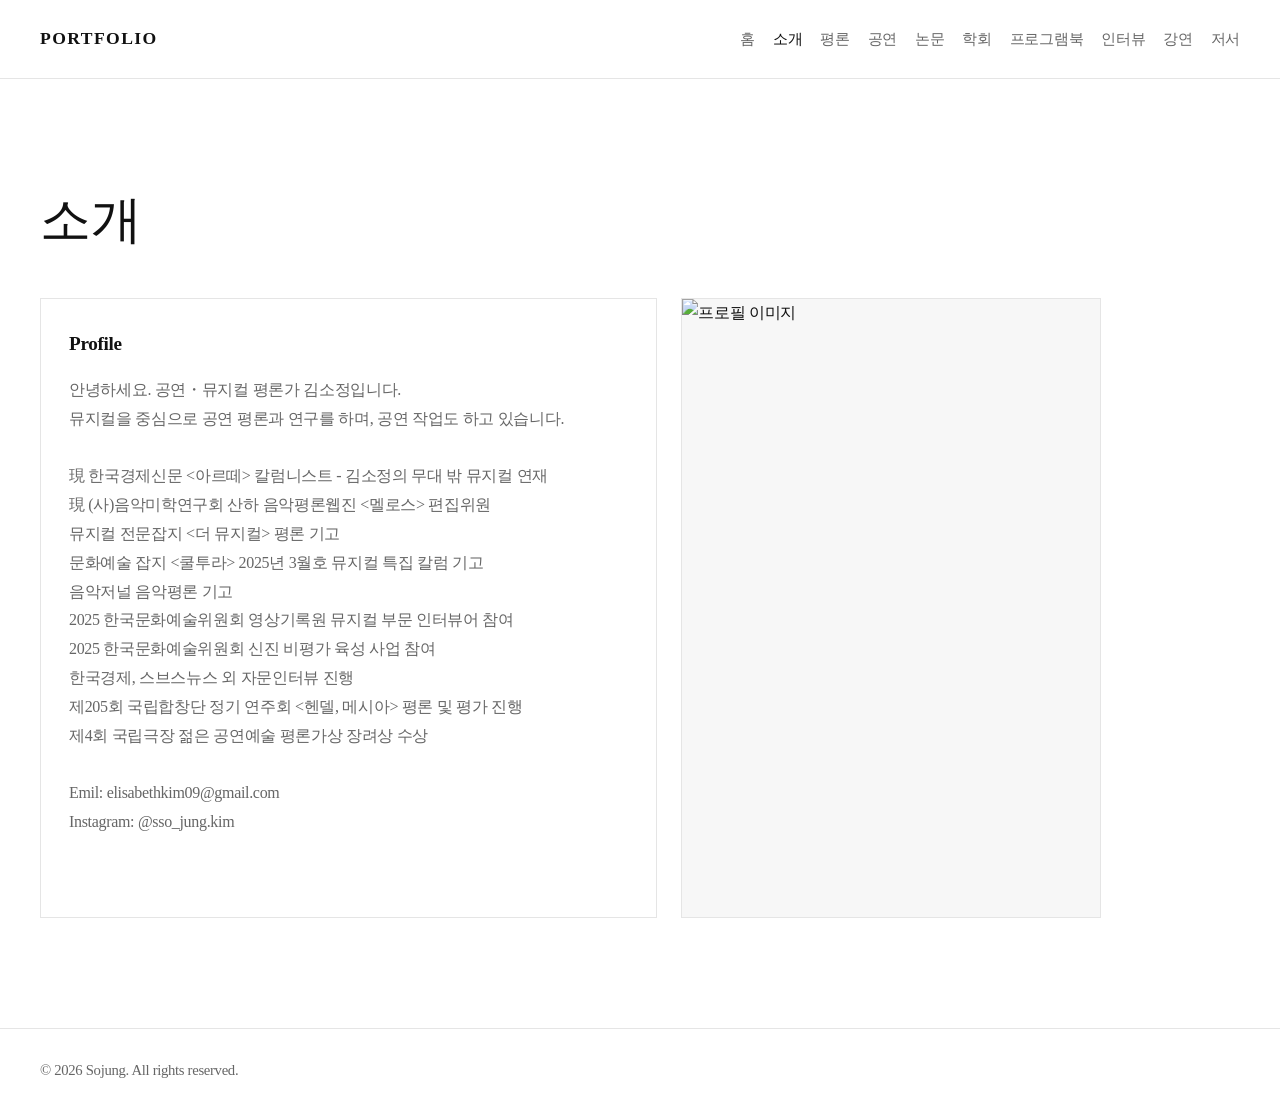
==== about.html @ 702bc478 "Add files via upload" ====
<!DOCTYPE html>
<html lang="ko">
<head>
  <meta charset="UTF-8">
  <meta name="viewport" content="width=device-width, initial-scale=1.0">
  <title>소개 | Portfolio</title>
  <link rel="stylesheet" href="style.css">
</head>
<body>
  <header>
    <div class="container nav">
      <a href="index.html" class="brand">Portfolio</a>
      <ul class="nav-links">
        <li><a href="index.html">홈</a></li>
        <li><a href="about.html" class="active">소개</a></li>
        <li><a href="critics.html">평론</a></li>
        <li><a href="performances.html">공연</a></li>
        <li><a href="papers.html">논문</a></li>
        <li><a href="conference.html">학회</a></li>
        <li><a href="programbook.html">프로그램북</a></li>
	<li><a href="interview.html">인터뷰</a></li>
        <li><a href="lectures.html">강연</a></li>
        <li><a href="books.html">저서</a></li>
      </ul>
    </div>
  </header>

  <main>
    <section class="page-section">
      <div class="container">
        <div class="section-head">
          <h1>소개</h1>
        </div>

        <div class="intro-grid">
          <div class="panel">
            <h3>Profile</h3>
            <p>
              안녕하세요. 공연・뮤지컬 평론가 김소정입니다. 
</p>
<p>
뮤지컬을 중심으로 공연 평론과 연구를 하며, 공연 작업도 하고 있습니다. 
</p>
            </p>
            <br>
            <p>
             現 한국경제신문 <아르떼> 칼럼니스트 - 김소정의 무대 밖 뮤지컬 연재
</p>
<p>
             現 (사)음악미학연구회 산하 음악평론웹진 <멜로스> 편집위원 
</p>
<p>
             뮤지컬 전문잡지 <더 뮤지컬> 평론 기고 
</p>
<p>
             문화예술 잡지 <쿨투라> 2025년 3월호 뮤지컬 특집 칼럼 기고
</p>
<p>
             음악저널 음악평론 기고
             </p>
<p>
             2025 한국문화예술위원회 영상기록원 뮤지컬 부문 인터뷰어 참여
</p>
<p>
             2025 한국문화예술위원회 신진 비평가 육성 사업 참여
</p>
<p>
             한국경제, 스브스뉴스 외 자문인터뷰 진행
</p>
<p>
             제205회 국립합창단 정기 연주회 <헨델, 메시아> 평론 및 평가 진행
</p>


             <p>
	     제4회 국립극장 젊은 공연예술 평론가상 장려상 수상
            </p>
            <br>
            <p>
 <a href="mailto:elisabethkim09@gmail.com">Emil: elisabethkim09@gmail.com</a>
             
            </p>
	    <p>
            <a href="https://www.instagram.com/sso_jung.kim/">Instagram: @sso_jung.kim</a>
          </div>

          <div class="profile-box">
            <img src="sojung.jpg" alt="프로필 이미지">
          </div>
        </div>
      </div>
    </section>
  </main>

  <footer>
    <div class="container">© 2026 Sojung. All rights reserved.</div>
  </footer>
</body>
</html>
---- style.css ----
:root {
  --bg: #ffffff;
  --text: #111111;
  --muted: #666666;
  --line: #e5e5e5;
  --soft: #f7f7f7;
  --max: 1200px;
}

* {
  margin: 0;
  padding: 0;
  box-sizing: border-box;
}

html {
  scroll-behavior: smooth;
}

body {
  font-family: "Noto Serif KR", "Apple SD Gothic Neo", "Malgun Gothic", serif;
  background: var(--bg);
  color: var(--text);
  line-height: 1.8;
  letter-spacing: -0.02em;
}

a {
  color: inherit;
  text-decoration: none;
  transition: opacity 0.2s ease;
}

a:hover {
  opacity: 0.6;
}

img {
  display: block;
  max-width: 100%;
}

.container {
  width: min(100% - 40px, var(--max));
  margin: 0 auto;
}

header {
  position: sticky;
  top: 0;
  z-index: 1000;
  background: rgba(255,255,255,0.92);
  backdrop-filter: blur(10px);
  border-bottom: 1px solid var(--line);
}

.nav {
  min-height: 78px;
  display: flex;
  align-items: center;
  justify-content: space-between;
  gap: 24px;
}

.brand {
  font-size: 1.1rem;
  font-weight: 700;
  letter-spacing: 0.08em;
  text-transform: uppercase;
}

.nav-links {
  list-style: none;
  display: flex;
  flex-wrap: wrap;
  gap: 18px;
}

.nav-links a {
  font-size: 0.96rem;
  color: var(--muted);
}

.nav-links a.active,
.nav-links a:hover {
  color: var(--text);
}

.hero {
  min-height: calc(100vh - 78px);
  display: flex;
  align-items: center;
  border-bottom: 1px solid var(—line);
}

.hero-inner {
  max-width: 900px;
  margin: 0 auto;
  text-align: center;
}

.eyebrow {
  display: inline-block;
  margin-bottom: 18px;
  color: var(--muted);
  font-size: 0.92rem;
  letter-spacing: 0.08em;
  text-transform: uppercase;
}

.hero h1 {
  font-size: clamp(2rem, 4vw, 3rem);
  line-height: 1.12;
  font-weight: 500;
  margin-bottom: 22px;
}

.hero p {
  max-width: 760px;
  margin: 0 auto 32px;
  color: var(--muted);
  font-size: 1.05rem;
}

.hero-actions {
  display: flex;
  justify-content: center;
  flex-wrap: wrap;
  gap: 12px;
}

.btn {
  display: inline-flex;
  align-items: center;
  justify-content: center;
  min-width: 150px;
  padding: 12px 22px;
  border: 1px solid var(--text);
  background: transparent;
  color: var(--text);
  font-size: 0.95rem;
  transition: all 0.25s ease;
}

.btn:hover {
  background: var(--text);
  color: #fff;
  opacity: 1;
}

.btn.secondary {
  border-color: var(--line);
  color: var(--muted);
}

.btn.secondary:hover {
  border-color: var(--text);
  background: var(--text);
  color: #fff;
}

.page-section {
  padding: 110px 0;
}

.section-head {
  display: grid;
  grid-template-columns: 260px 1fr;
  gap: 28px;
  align-items: start;
  margin-bottom: 48px;
}

.section-head h1 {
  font-size: clamp(2rem, 4vw, 3.2rem);
  line-height: 1.2;
  font-weight: 500;
}

.section-head p {
  max-width: 760px;
  color: var(--muted);
}

.intro-grid {
  display: grid;
  grid-template-columns: 1.05fr 0.95fr;
  gap: 24px;
}

.panel,
.list-item,
.feature {
  border: 1px solid var(--line);
  background: #fff;
  transition: transform 0.25s ease, background 0.25s ease;
}

.panel:hover,
.list-item:hover,
.feature:hover {
  transform: translateY(-3px);
  background: var(--soft);
}

.panel {
  padding: 28px;
}

.panel h3 {
  font-size: 1.2rem;
  margin-bottom: 14px;
  font-weight: 600;
}

.panel p,
.meta,
.list-item p,
.year {
  color: var(--muted);
}

.profile-box {
  min-height: 480px;
  border: 1px solid var(--line);
  overflow: hidden;
  background: var(--soft);
}

.profile-box {
  width: 420px;   
  height: 620px;  
  overflow: hidden;
}

.profile-box img {
  width: 100%;
  height: 100%;
  object-fit: cover;
}

.grid-2 {
  display: grid;
  grid-template-columns: repeat(2, minmax(0, 1fr));
  gap: 22px;
}

.feature {
  padding: 26px;
}

.item-title {
  font-size: 1.28rem;
  font-weight: 500;
  margin-bottom: 8px;
}

.item-title a:hover {
  text-decoration: underline;
}

.meta {
  font-size: 0.95rem;
  margin-bottom: 12px;
}

.list-wrap {
  display: grid;
  gap: 18px;
}

.list-item {
  display: grid;
  grid-template-columns: 110px 1fr;
  gap: 22px;
  padding: 28px;
}

.year {
  font-size: 0.95rem;
  padding-top: 4px;
}

.list-item h3 {
  font-size: 1.16rem;
  margin-bottom: 8px;
  font-weight: 600;
}

.home-grid {
  display: grid;
  grid-template-columns: repeat(4, minmax(0, 1fr));
  gap: 18px;
  margin-top: 40px;
}

.home-link {
  border-top: 1px solid var(--text);
  padding-top: 14px;
}

.home-link span {
  display: block;
  color: var(--muted);
  font-size: 0.92rem;
  margin-bottom: 6px;
}

.home-link strong {
  font-size: 1.02rem;
  font-weight: 600;
}

footer {
  border-top: 1px solid var(--line);
  padding: 28px 0 36px;
  color: var(--muted);
  font-size: 0.92rem;
}

@media (max-width: 980px) {
  .nav {
    padding: 18px 0;
    flex-direction: column;
    align-items: flex-start;
  }

  .section-head,
  .intro-grid,
  .grid-2,
  .list-item,
  .home-grid {
    grid-template-columns: 1fr;
  }

  .hero {
    min-height: auto;
    padding: 120px 0 90px;
  }
}

@media (max-width: 640px) {
  .container {
    width: min(100% - 24px, var(--max));
  }

  .page-section {
    padding: 82px 0;
  }

  .panel,
  .list-item,
  .feature {
    padding: 22px;
  }

  .hero h1 {
    font-size: 2.5rem;
  }

  .profile-box {
    min-height: 340px;
  }
}

.list-item {
  display: grid;
  grid-template-columns: 180px 1fr 140px;
  gap: 30px;
  align-items: center;
  padding: 28px;
  border: 1px solid var(--line);
  background: #fff;
}

.list-item .year {
  font-size: 0.95rem;
  color: var(--muted);
}

.list-item .text {
  text-align: left;
}

.list-item .text h3 {
  margin-bottom: 12px;
  font-size: 1.2rem;
  font-weight: 600;
}

.list-item .text p {
  margin-bottom: 6px;
  color: var(--muted);
}

.list-item .thumb {
  width: 100px;
  justify-self: end;
}

.list-item .thumb img {
  width: 100%;
  height: auto;
  display: block;
  object-fit: cover;
}


.fade-up {
  opacity: 0;
  transform: translateY(24px);
  animation: fadeUp 0.9s ease forwards;
}

.delay-1 {
  animation-delay: 0.1s;
}

.delay-2 {
  animation-delay: 0.35s;
}

.delay-3 {
  animation-delay: 0.6s;
}

.delay-4 {
  animation-delay: 0.85s;
}

@keyframes fadeUp {
  to {
    opacity: 1;
    transform: translateY(0);
  }
}

.performances-list {
  display: grid;
  gap: 22px;
}

.performance-item {
  display: grid;
  grid-template-columns: 1fr 160px;
  gap: 24px;
  align-items: center;
  cursor: pointer;
}

.performance-text {
  min-width: 0;
}

.performance-poster {
  width: 160px;
  justify-self: end;
}

.performance-poster img {
  width: 100%;
  height: auto;
  display: block;
  object-fit: cover;
  border: 1px solid var(--line);
}

.image-modal {
  display: none;
  position: fixed;
  z-index: 3000;
  inset: 0;
  background: rgba(0, 0, 0, 0.85);
}

.image-modal-content {
  display: block;
  max-width: 88%;
  max-height: 82vh;
  margin: 60px auto;
  box-shadow: 0 10px 30px rgba(0,0,0,0.25);
}

.image-modal-close {
  position: absolute;
  top: 18px;
  right: 28px;
  font-size: 2.4rem;
  color: #fff;
  cursor: pointer;
  z-index: 3001;
}

.modal-nav {
  position: absolute;
  top: 50%;
  transform: translateY(-50%);
  background: rgba(255,255,255,0.12);
  color: white;
  border: none;
  font-size: 2rem;
  width: 52px;
  height: 52px;
  cursor: pointer;
  z-index: 3001;
}

.modal-prev {
  left: 20px;
}

.modal-next {
  right: 20px;
}

.modal-nav:hover {
  background: rgba(255,255,255,0.22);
}

@media (max-width: 768px) {
  .performances-page .performance-item {
    grid-template-columns: 1fr;
    align-items: start;
  }

  .performances-page .performance-poster {
    width: 140px;
    justify-self: start;
    margin-top: 14px;
  }

  .image-modal-content {
    max-width: 92%;
    max-height: 72vh;
    margin: 90px auto 0;
  }

  .modal-nav {
    width: 44px;
    height: 44px;
    font-size: 1.6rem;
  }

  .modal-prev {
    left: 10px;
  }

  .modal-next {
    right: 10px;
  }

  .image-modal-close {
    top: 12px;
    right: 16px;
    font-size: 2rem;
  }
}
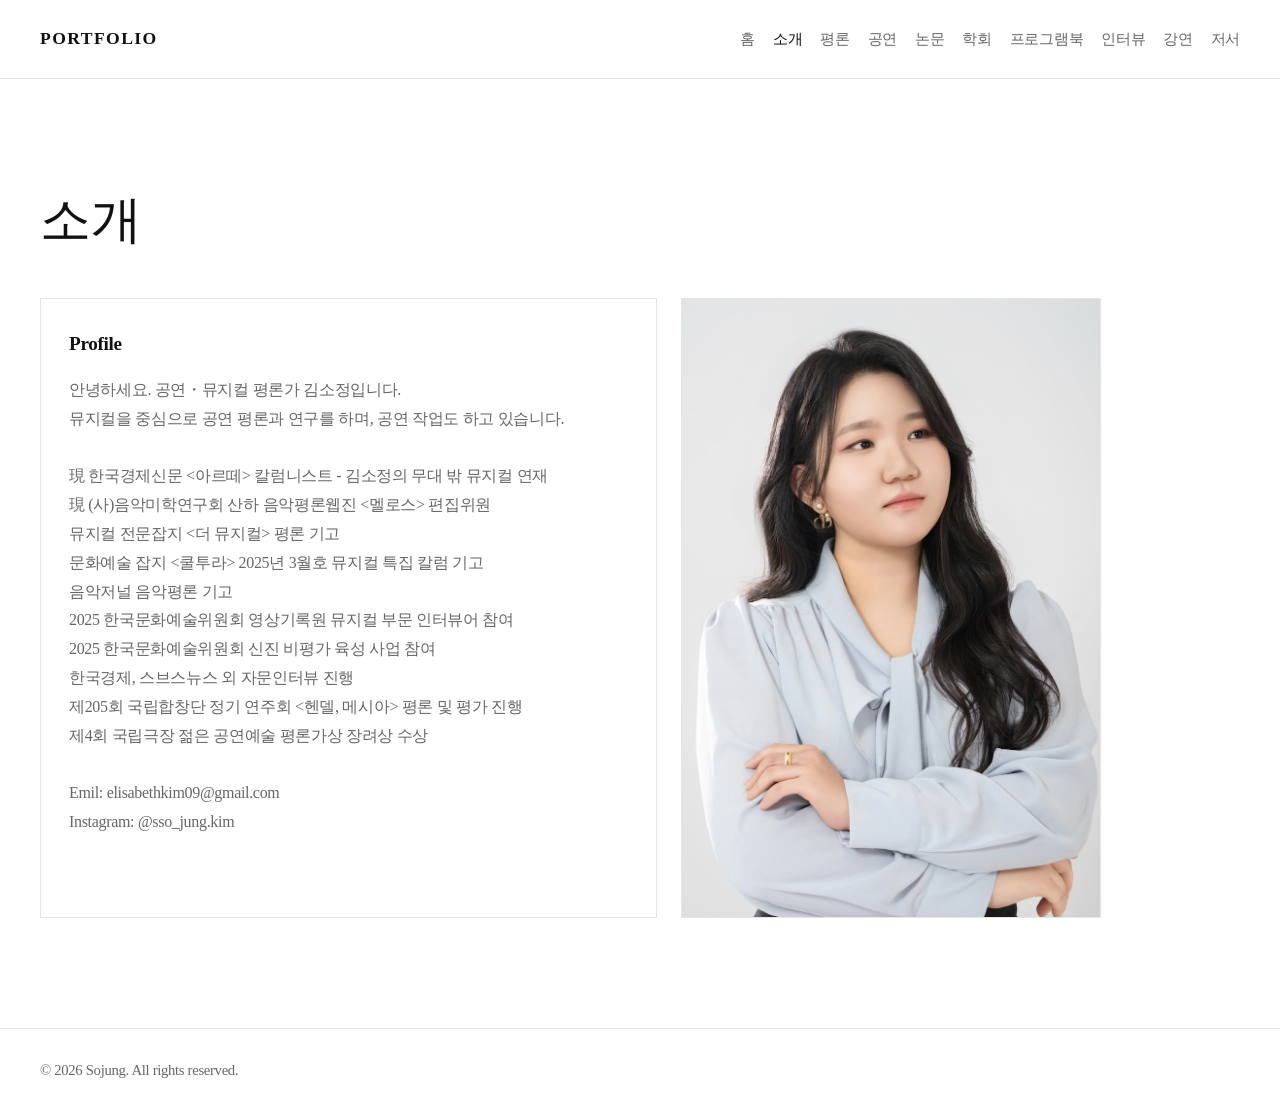
==== commit c2cce8e5: "Update about.html" ====
--- a/about.html
+++ b/about.html
@@ -85,7 +85,7 @@
           </div>
 
           <div class="profile-box">
-            <img src="sojung.jpg" alt="프로필 이미지">
+            <img src="sojung_copy.jpg" alt="프로필 이미지">
           </div>
         </div>
       </div>
@@ -96,4 +96,4 @@
     <div class="container">© 2026 Sojung. All rights reserved.</div>
   </footer>
 </body>
-</html>+</html>
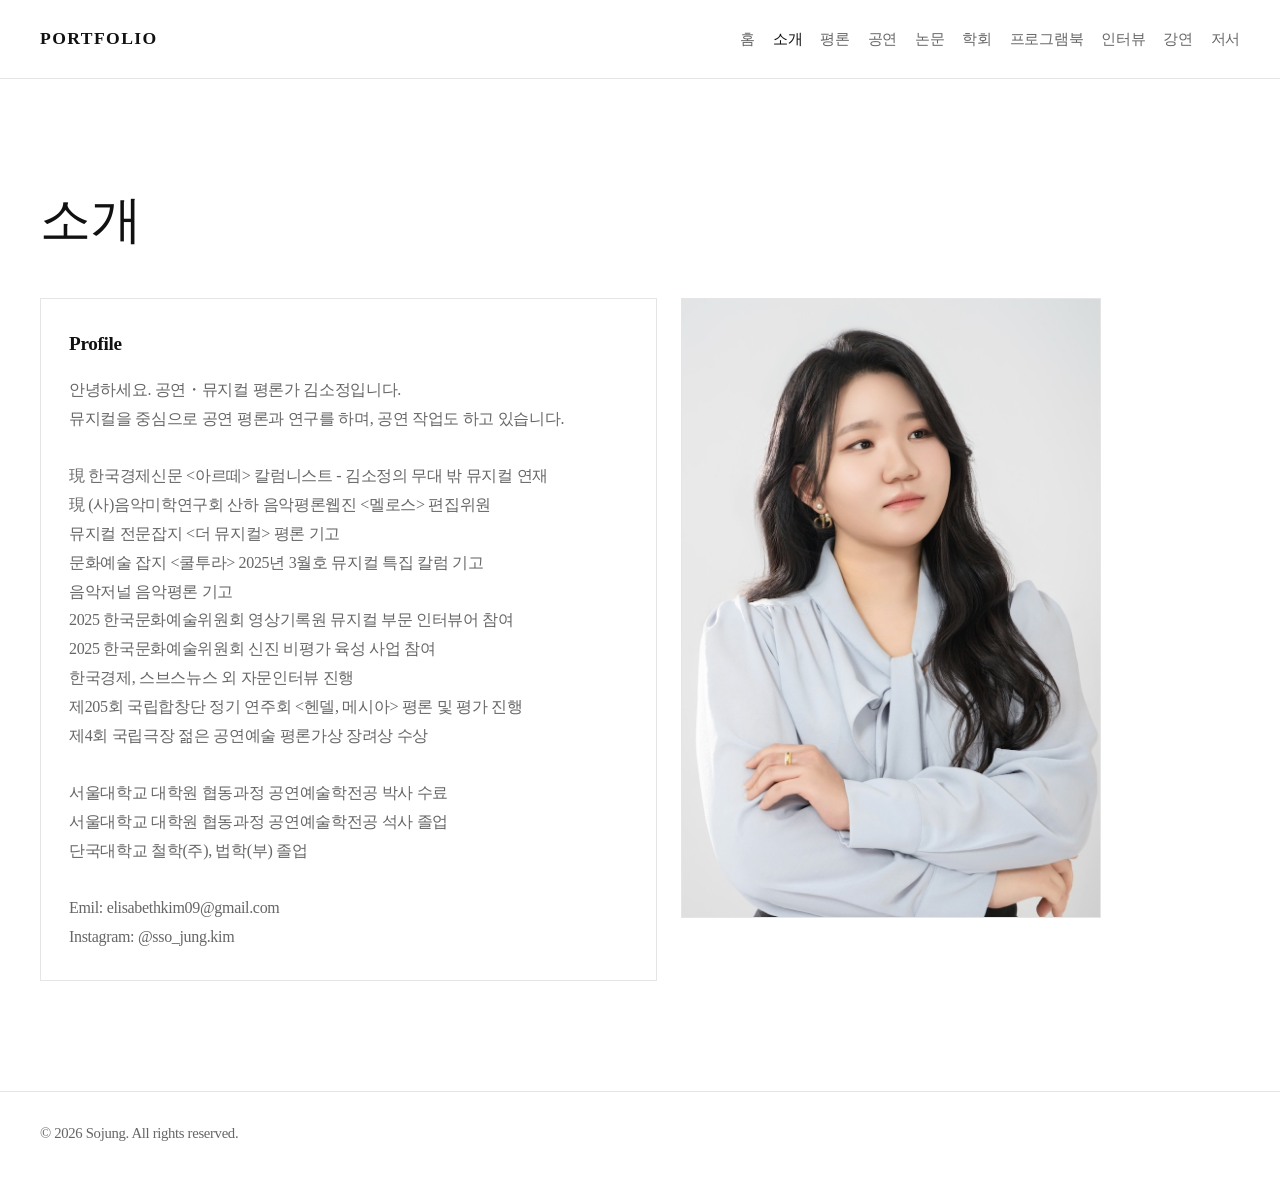
==== commit 38e3265b: "Update about.html" ====
--- a/about.html
+++ b/about.html
@@ -76,6 +76,19 @@
 	     제4회 국립극장 젊은 공연예술 평론가상 장려상 수상
             </p>
             <br>
+
+			  <p>
+		서울대학교 대학원 협동과정 공연예술학전공 박사 수료
+			  </p>
+			  <p>
+		서울대학교 대학원 협동과정 공연예술학전공 석사 졸업
+			  </p>
+			  <p>
+		단국대학교 철학(주), 법학(부) 졸업
+			  </p>
+			  
+			  <br>
+
             <p>
  <a href="mailto:elisabethkim09@gmail.com">Emil: elisabethkim09@gmail.com</a>
              
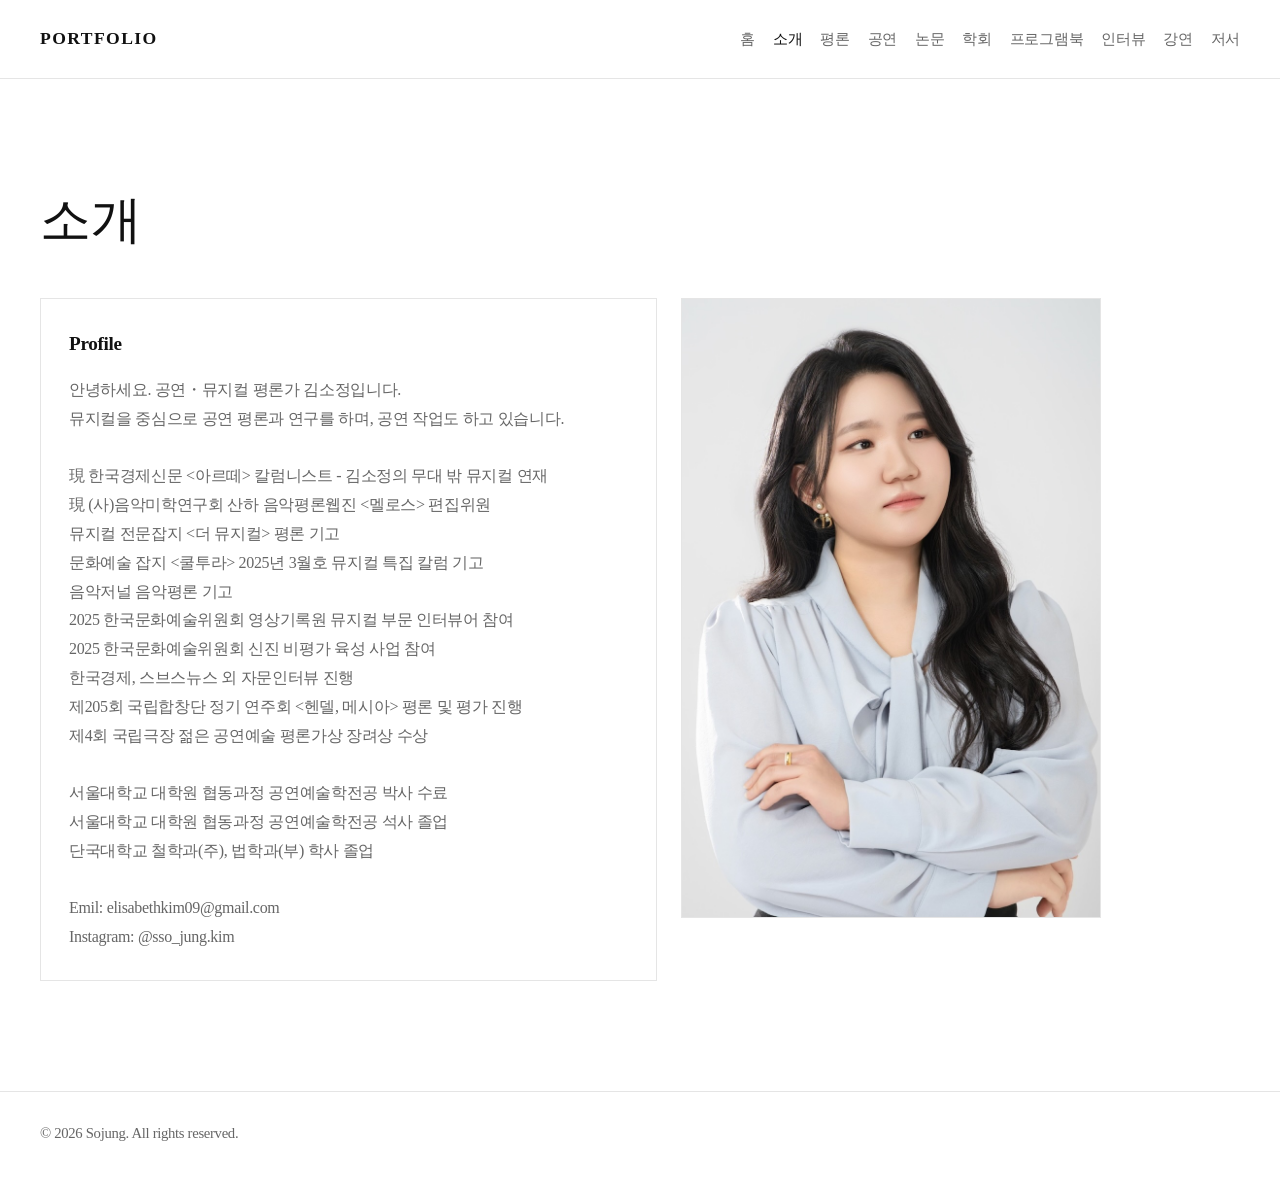
==== commit b7e653b4: "Update about.html" ====
--- a/about.html
+++ b/about.html
@@ -84,7 +84,7 @@
 		서울대학교 대학원 협동과정 공연예술학전공 석사 졸업
 			  </p>
 			  <p>
-		단국대학교 철학(주), 법학(부) 졸업
+		단국대학교 철학과(주), 법학과(부) 학사 졸업
 			  </p>
 			  
 			  <br>
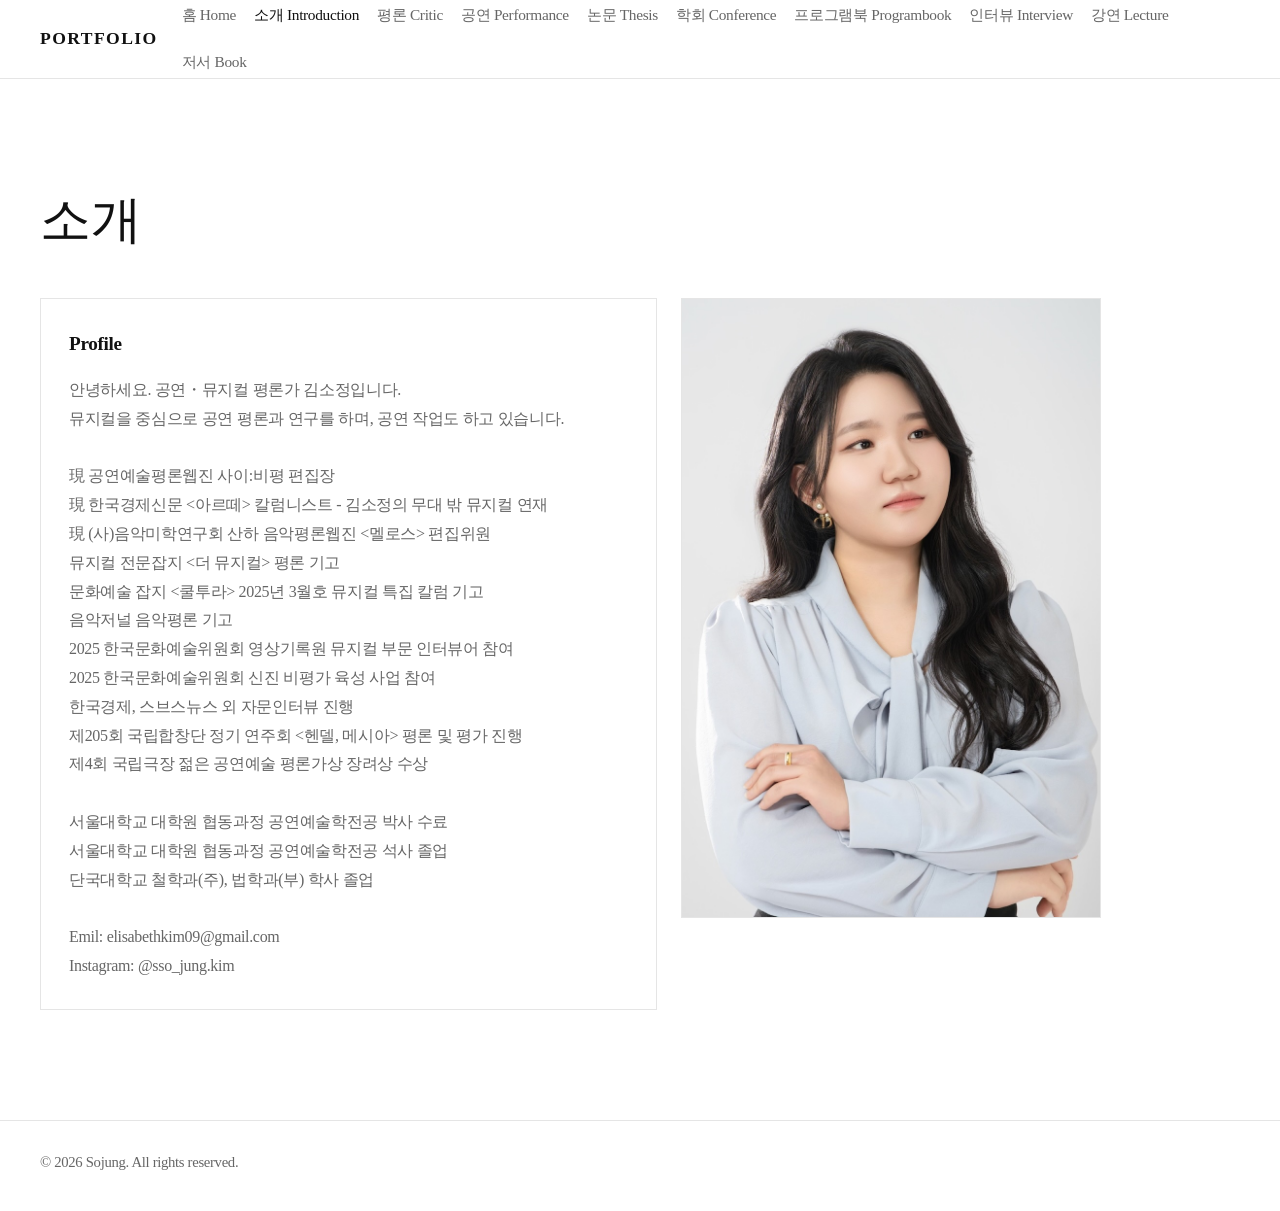
==== commit 96515392: "Update about.html" ====
--- a/about.html
+++ b/about.html
@@ -11,16 +11,16 @@
     <div class="container nav">
       <a href="index.html" class="brand">Portfolio</a>
       <ul class="nav-links">
-        <li><a href="index.html">홈</a></li>
-        <li><a href="about.html" class="active">소개</a></li>
-        <li><a href="critics.html">평론</a></li>
-        <li><a href="performances.html">공연</a></li>
-        <li><a href="papers.html">논문</a></li>
-        <li><a href="conference.html">학회</a></li>
-        <li><a href="programbook.html">프로그램북</a></li>
-	<li><a href="interview.html">인터뷰</a></li>
-        <li><a href="lectures.html">강연</a></li>
-        <li><a href="books.html">저서</a></li>
+        <li><a href="index.html">홈 Home</a></li>
+        <li><a href="about.html" class="active">소개 Introduction</a></li>
+        <li><a href="critics.html">평론 Critic</a></li>
+        <li><a href="performances.html">공연 Performance</a></li>
+        <li><a href="papers.html">논문 Thesis</a></li>
+        <li><a href="conference.html">학회 Conference</a></li>
+        <li><a href="programbook.html">프로그램북 Programbook</a></li>
+	<li><a href="interview.html">인터뷰 Interview</a></li>
+        <li><a href="lectures.html">강연 Lecture</a></li>
+        <li><a href="books.html">저서 Book</a></li>
       </ul>
     </div>
   </header>
@@ -43,7 +43,9 @@
 </p>
             </p>
             <br>
-            <p>
+            <p> 現 공연예술평론웹진 사이:비평 편집장 </p> 
+
+			  <p>
              現 한국경제신문 <아르떼> 칼럼니스트 - 김소정의 무대 밖 뮤지컬 연재
 </p>
 <p>
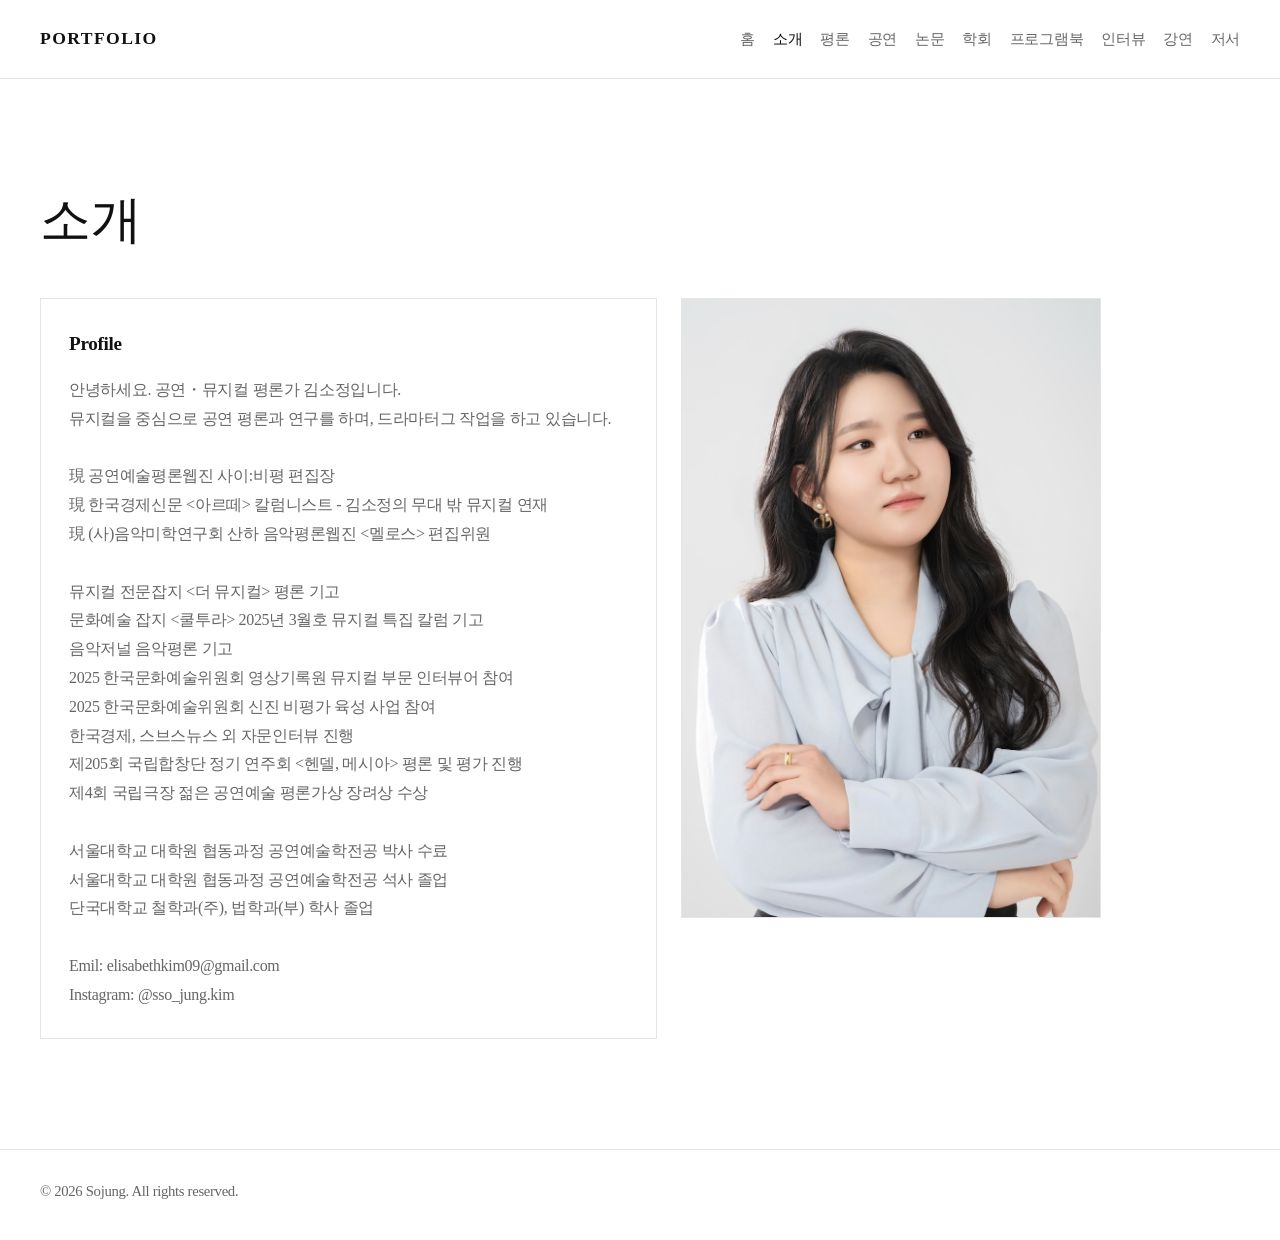
==== commit 3e6dffa6: "Update about.html" ====
--- a/about.html
+++ b/about.html
@@ -11,16 +11,16 @@
     <div class="container nav">
       <a href="index.html" class="brand">Portfolio</a>
       <ul class="nav-links">
-        <li><a href="index.html">홈 Home</a></li>
-        <li><a href="about.html" class="active">소개 Introduction</a></li>
-        <li><a href="critics.html">평론 Critic</a></li>
-        <li><a href="performances.html">공연 Performance</a></li>
-        <li><a href="papers.html">논문 Thesis</a></li>
-        <li><a href="conference.html">학회 Conference</a></li>
-        <li><a href="programbook.html">프로그램북 Programbook</a></li>
-	<li><a href="interview.html">인터뷰 Interview</a></li>
-        <li><a href="lectures.html">강연 Lecture</a></li>
-        <li><a href="books.html">저서 Book</a></li>
+        <li><a href="index.html">홈</a></li>
+        <li><a href="about.html" class="active">소개</a></li>
+        <li><a href="critics.html">평론</a></li>
+        <li><a href="performances.html">공연</a></li>
+        <li><a href="papers.html">논문</a></li>
+        <li><a href="conference.html">학회</a></li>
+        <li><a href="programbook.html">프로그램북</a></li>
+	<li><a href="interview.html">인터뷰</a></li>
+        <li><a href="lectures.html">강연</a></li>
+        <li><a href="books.html">저서</a></li>
       </ul>
     </div>
   </header>
@@ -39,7 +39,7 @@
               안녕하세요. 공연・뮤지컬 평론가 김소정입니다. 
 </p>
 <p>
-뮤지컬을 중심으로 공연 평론과 연구를 하며, 공연 작업도 하고 있습니다. 
+뮤지컬을 중심으로 공연 평론과 연구를 하며, 드라마터그 작업을 하고 있습니다. 
 </p>
             </p>
             <br>
@@ -51,6 +51,7 @@
 <p>
              現 (사)음악미학연구회 산하 음악평론웹진 <멜로스> 편집위원 
 </p>
+			  <br> 
 <p>
              뮤지컬 전문잡지 <더 뮤지컬> 평론 기고 
 </p>
